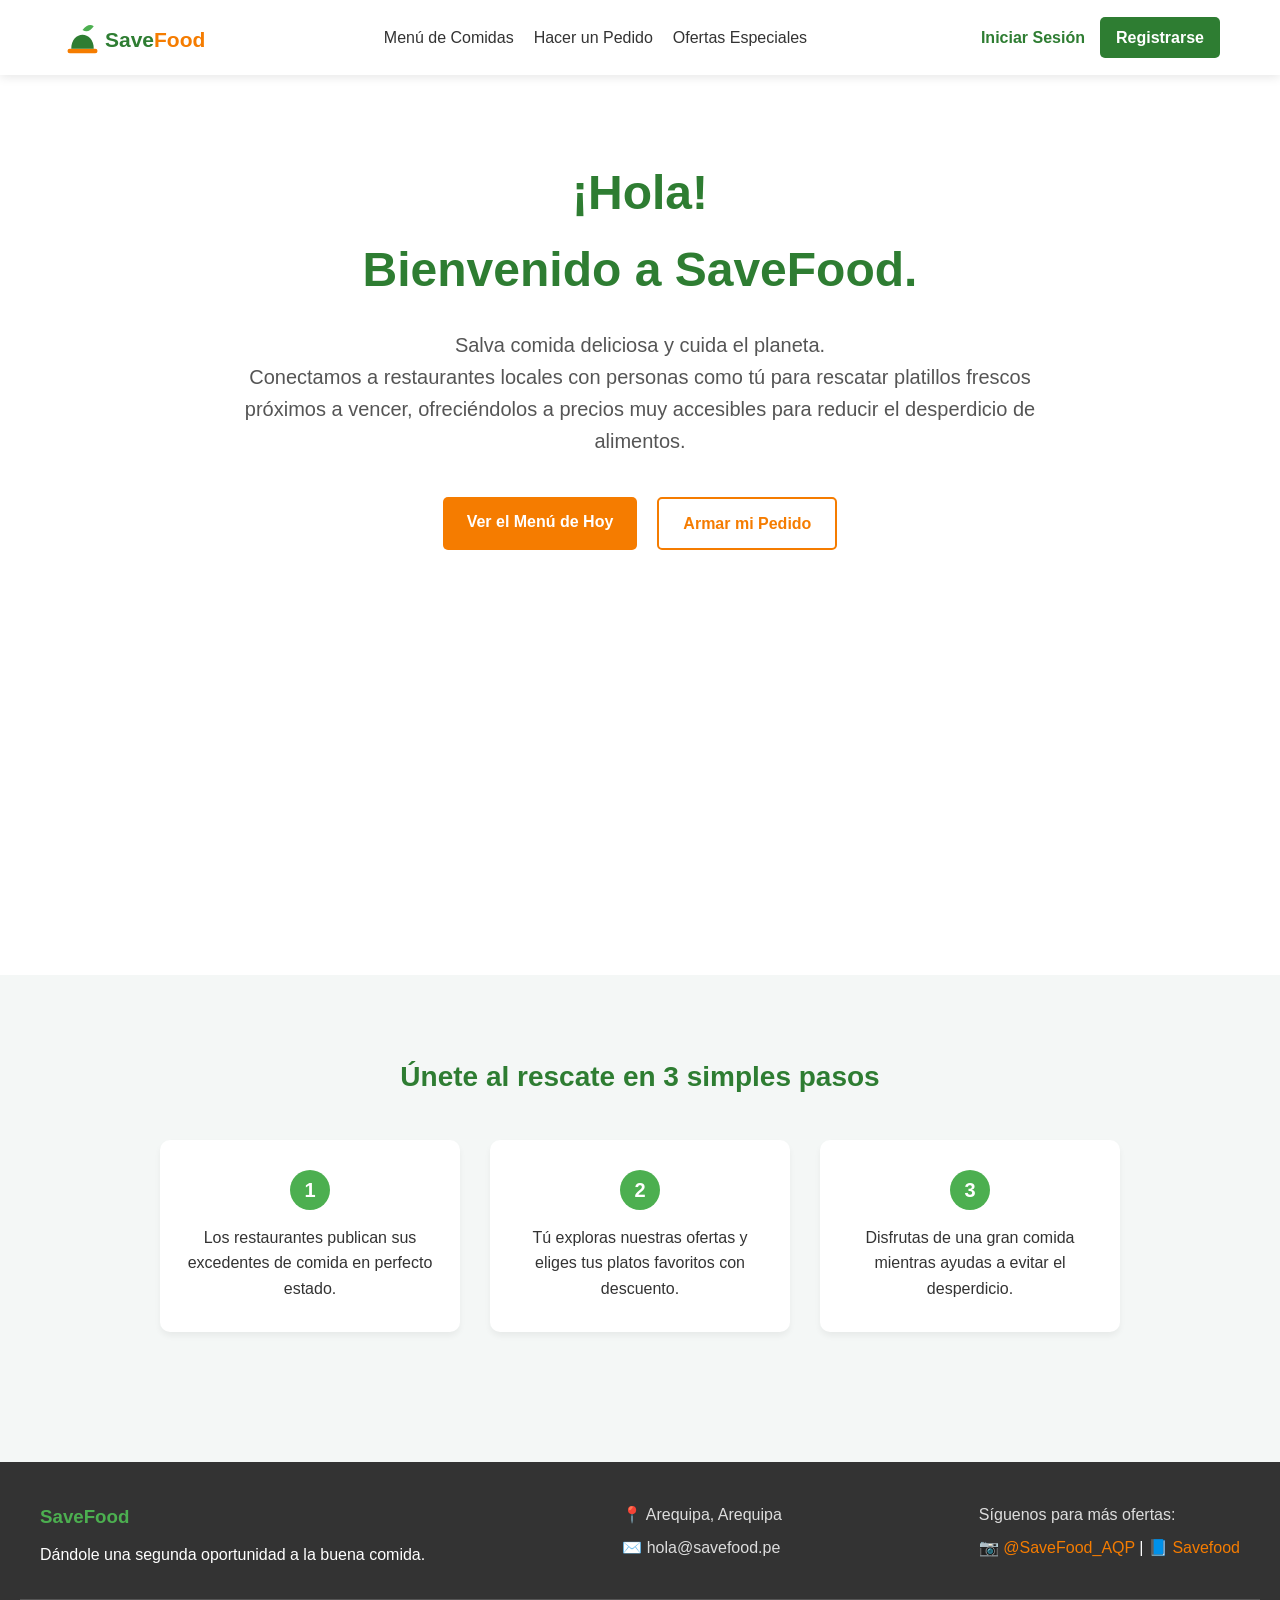
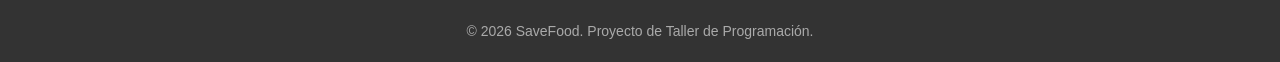
==== index.html @ 7de86f31 "Add files via upload" ====
<!DOCTYPE html>
<html>
    <head>
        <meta charset="UTF-8">
        <title>Inicio | SaveFood</title>
        <link rel="icon" type="image/svg+xml" href="resources/logo_mini.svg">
        <link rel="stylesheet" href="styles.css">
    </head>
    <body>
  <header class="header-principal">
    <nav class="navegacion">
      <div class="logo">
        <a href="index.html">
          <img src="resources/logo_full.svg" alt="Logo SaveFood" class="logo-img">
        </a>
      </div>
      
      <ul class="enlaces-menu">
        <li><a href="menu.html">Menú de Comidas</a></li>
        <li><a href="form_pedido.html">Hacer un Pedido</a></li>
        <li><a href="ofertas.html">Ofertas Especiales</a></li>
      </ul>

      <div class="accesos-usuario">
        <a href="login.html" class="btn-login">Iniciar Sesión</a>
        <a href="registrar.html" class="btn-registro">Registrarse</a>
      </div>
    </nav>
  </header>

  <main>
    
    <section class="hero-section">
      <div class="hero-contenido">
        <h1>¡Hola!<br>Bienvenido a SaveFood.</h1>
        <p>
          Salva comida deliciosa y cuida el planeta.<br>Conectamos a restaurantes locales 
          con personas como tú para rescatar platillos frescos próximos a vencer, 
          ofreciéndolos a precios muy accesibles para reducir el desperdicio de alimentos.
        </p>
        
        <div class="botones-accion">
          <a href="menu.html" class="btn-primario">Ver el Menú de Hoy</a>
          <a href="form_pedido.html" class="btn-secundario">Armar mi Pedido</a>
        </div>
      </div>
    </section>

    <section class="como-funciona-section">
      <h2>Únete al rescate en 3 simples pasos</h2>
      
      <div class="pasos-contenedor">
        <article class="paso-tarjeta">
          <span class="numero-paso">1</span>
          <p>Los restaurantes publican sus excedentes de comida en perfecto estado.</p>
        </article>
        
        <article class="paso-tarjeta">
          <span class="numero-paso">2</span>
          <p>Tú exploras nuestras ofertas y eliges tus platos favoritos con descuento.</p>
        </article>
        
        <article class="paso-tarjeta">
          <span class="numero-paso">3</span>
          <p>Disfrutas de una gran comida mientras ayudas a evitar el desperdicio.</p>
        </article>
      </div>
    </section>

  </main>

  <footer class="footer-principal">
    <div class="footer-contenedor">
      
      <div class="footer-info">
        <h3>SaveFood</h3>
        <p>Dándole una segunda oportunidad a la buena comida.</p>
      </div>
      
      <div class="footer-contacto">
        <p>📍 Arequipa, Arequipa</p>
        <p>✉️ hola@savefood.pe</p>
      </div>
      
      <div class="footer-redes">
        <p>Síguenos para más ofertas:</p>
        <a href="#">📷 @SaveFood_AQP</a> | <a href="#">📘 Savefood</a>
      </div>
      
    </div>
    
    <div class="footer-copyright">
      <p>&copy; 2026 SaveFood. Proyecto de Taller de Programación.</p>
    </div>
  </footer>

</body>
</html>
---- styles.css ----
/*
   RESETEO GENERAL
*/
* {
    margin: 0;
    padding: 0;
    box-sizing: border-box;
    font-family: 'Segoe UI', Tahoma, Geneva, Verdana, sans-serif;
}

body {
    background-color: #f4f7f6; /* Fondo gris muy claro */
    color: #333333;            /* Gris oscuro para el texto normal */
    line-height: 1.6;
}

a {
    text-decoration: none;
    color: inherit;
}

ul {
    list-style: none;
}

/*
   1. BARRA DE NAVEGACIÓN (HEADER)
*/
.header-principal {
    background-color: #ffffff;
    box-shadow: 0 2px 10px rgba(0, 0, 0, 0.1);
    position: sticky;
    top: 0;
    z-index: 100;
}

.navegacion {
    display: flex;
    justify-content: space-between;
    align-items: center;
    max-width: 1200px;
    margin: 0 auto;
    padding: 15px 20px;
}

.logo h2 {
    color: #2e7d32; /* Verde oscuro */
    font-size: 24px;
    font-weight: 800;
}

.logo-img {
    height: 45px; /* Tamaño del logo*/
    width: auto;  /* Mantiene las proporciones correctas de la imagen */
    display: block; /* Evita pequeños márgenes invisibles debajo de la imagen */
    transition: transform 0.3s ease; /* Efecto suave para cuando pases el mouse */
}

.logo-img:hover {
    transform: scale(1.05);
}

.enlaces-menu {
    display: flex;
    gap: 20px;
}

.enlaces-menu a {
    font-weight: 500;
    transition: color 0.3s ease;
}

.enlaces-menu a:hover {
    color: #f57c00; /* Naranja oferta */
}

.accesos-usuario {
    display: flex;
    gap: 15px;
    align-items: center;
}

.btn-login {
    font-weight: 600;
    color: #2e7d32; /* Verde oscuro */
}

.btn-login:hover {
    color: #f57c00; /* Naranja oferta */
}

.btn-registro {
    background-color: #2e7d32; /* Verde oscuro */
    color: #ffffff;
    padding: 8px 16px;
    border-radius: 5px;
    font-weight: 600;
    transition: background 0.3s;
}

.btn-registro:hover {
    background-color: #4caf50; /* Verde claro */
}

/*
   2. SECCIÓN PRINCIPAL (HERO SECTION)
*/
.hero-section {
    min-height: 100vh;
    text-align: center;
    padding: 80px 20px;
    background-color: #ffffff;
    margin-bottom: 40px;
}

.hero-contenido {
    max-width: 800px;
    margin: 0 auto;
}

.hero-contenido h1 {
    font-size: 48px; /* Aumentamos un poco el tamaño para el efecto full screen */
    color: #2e7d32;
    margin-bottom: 20px;
}

.hero-contenido p {
    font-size: 20px; /* Texto un poco más grande y legible */
    margin-bottom: 40px;
    color: #555;
}

.botones-accion {
    display: flex;
    justify-content: center;
    gap: 20px;
    flex-wrap: wrap;
}

/* Estilos compartidos para botones grandes */
.btn-primario, .btn-secundario {
    padding: 12px 24px;
    border-radius: 5px;
    font-weight: bold;
    font-size: 16px;
    transition: all 0.3s ease;
}

.btn-primario {
    background-color: #f57c00; /* Naranja oferta */
    color: #ffffff;
}

.btn-primario:hover {
    background-color: #e65100; /* Naranja hover */
    transform: translateY(-2px);
}

.btn-secundario {
    background-color: transparent;
    color: #f57c00; /* Naranja oferta */
    border: 2px solid #f57c00; /* Naranja oferta */
}

.btn-secundario:hover {
    background-color: #f57c00; /* Naranja oferta */
    color: #ffffff;
}

/*
   3. SECCIÓN: ¿CÓMO FUNCIONA?
*/
.como-funciona-section {
    max-width: 1200px;
    margin: 0 auto;
    text-align: center;
    padding: 40px 20px 80px;
}

.como-funciona-section h2 {
    color: #2e7d32; /* Verde oscuro */
    margin-bottom: 40px;
    font-size: 28px;
}

.pasos-contenedor {
    display: flex;
    justify-content: center;
    gap: 30px;
    flex-wrap: wrap;
}

.paso-tarjeta {
    background-color: #ffffff;
    padding: 30px 20px;
    border-radius: 10px;
    width: 300px;
    box-shadow: 0 4px 6px rgba(0, 0, 0, 0.05);
    transition: transform 0.3s;
}

.paso-tarjeta:hover {
    transform: translateY(-5px);
}

.numero-paso {
    display: inline-block;
    background-color: #4caf50; /* Verde claro */
    color: #ffffff;
    width: 40px;
    height: 40px;
    line-height: 40px;
    border-radius: 50%;
    font-size: 20px;
    font-weight: bold;
    margin-bottom: 15px;
}

/*
   4. PIE DE PÁGINA (FOOTER)
*/
.footer-principal {
    background-color: #333333; /* Gris oscuro */
    color: #ffffff;
    padding: 40px 20px 20px;
    margin-top: 50px;
}

.footer-contenedor {
    max-width: 1200px;
    margin: 0 auto;
    display: flex;
    justify-content: space-between;
    flex-wrap: wrap;
    gap: 20px;
    margin-bottom: 30px;
}

.footer-info h3 {
    color: #4caf50; /* Verde claro */
    margin-bottom: 10px;
}

.footer-contacto p, .footer-redes p {
    margin-bottom: 8px;
    color: #ddd;
}

.footer-redes a {
    color: #f57c00; /* Naranja oferta */
}

.footer-redes a:hover {
    text-decoration: underline;
}

.footer-copyright {
    text-align: center;
    border-top: 1px solid #555;
    padding-top: 20px;
    font-size: 14px;
    color: #aaa;
}
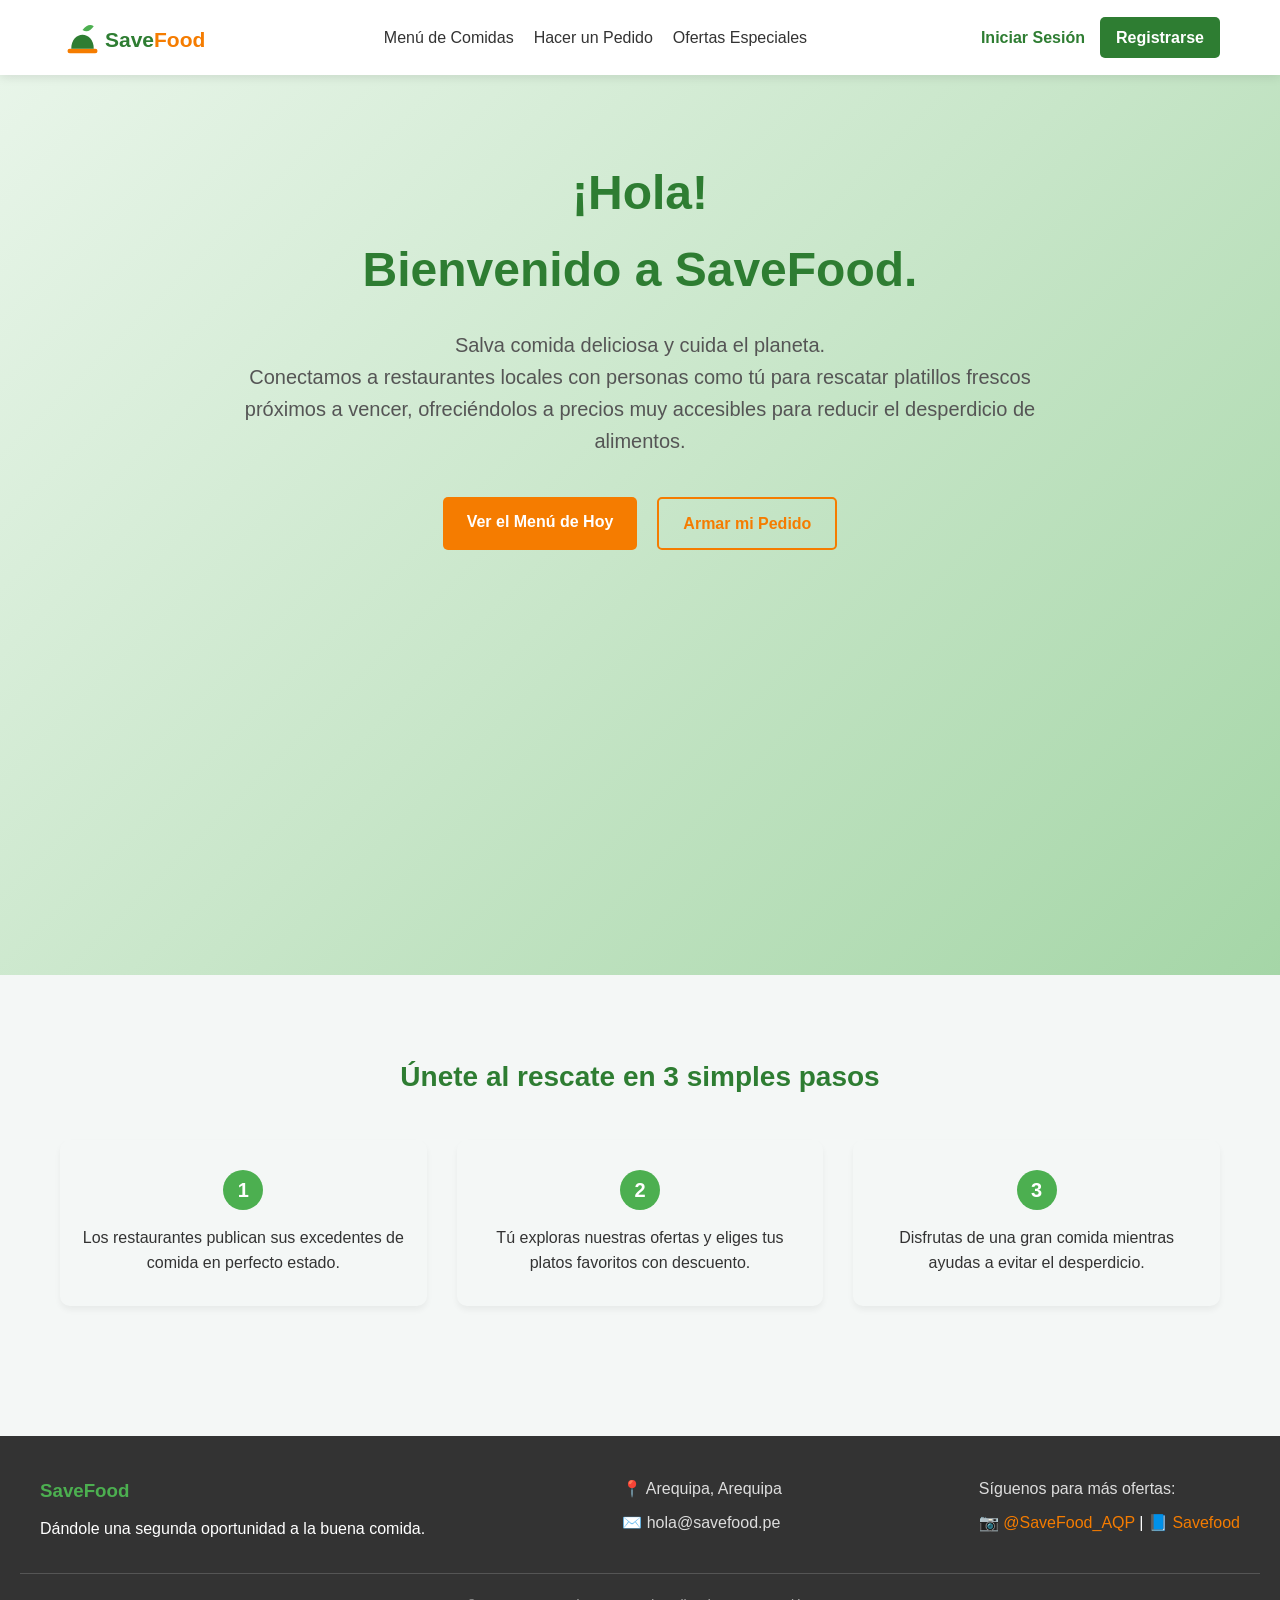
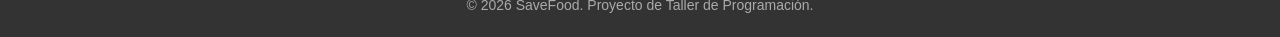
==== commit f2fd96bf: "Avance de las 4 primeras páginas del proyecto" ====
--- a/index.html
+++ b/index.html
@@ -1,98 +1,98 @@
-<!DOCTYPE html>
-<html>
-    <head>
-        <meta charset="UTF-8">
-        <title>Inicio | SaveFood</title>
-        <link rel="icon" type="image/svg+xml" href="resources/logo_mini.svg">
-        <link rel="stylesheet" href="styles.css">
-    </head>
-    <body>
-  <header class="header-principal">
-    <nav class="navegacion">
-      <div class="logo">
-        <a href="index.html">
-          <img src="resources/logo_full.svg" alt="Logo SaveFood" class="logo-img">
-        </a>
-      </div>
-      
-      <ul class="enlaces-menu">
-        <li><a href="menu.html">Menú de Comidas</a></li>
-        <li><a href="form_pedido.html">Hacer un Pedido</a></li>
-        <li><a href="ofertas.html">Ofertas Especiales</a></li>
-      </ul>
-
-      <div class="accesos-usuario">
-        <a href="login.html" class="btn-login">Iniciar Sesión</a>
-        <a href="registrar.html" class="btn-registro">Registrarse</a>
-      </div>
-    </nav>
-  </header>
-
-  <main>
-    
-    <section class="hero-section">
-      <div class="hero-contenido">
-        <h1>¡Hola!<br>Bienvenido a SaveFood.</h1>
-        <p>
-          Salva comida deliciosa y cuida el planeta.<br>Conectamos a restaurantes locales 
-          con personas como tú para rescatar platillos frescos próximos a vencer, 
-          ofreciéndolos a precios muy accesibles para reducir el desperdicio de alimentos.
-        </p>
-        
-        <div class="botones-accion">
-          <a href="menu.html" class="btn-primario">Ver el Menú de Hoy</a>
-          <a href="form_pedido.html" class="btn-secundario">Armar mi Pedido</a>
-        </div>
-      </div>
-    </section>
-
-    <section class="como-funciona-section">
-      <h2>Únete al rescate en 3 simples pasos</h2>
-      
-      <div class="pasos-contenedor">
-        <article class="paso-tarjeta">
-          <span class="numero-paso">1</span>
-          <p>Los restaurantes publican sus excedentes de comida en perfecto estado.</p>
-        </article>
-        
-        <article class="paso-tarjeta">
-          <span class="numero-paso">2</span>
-          <p>Tú exploras nuestras ofertas y eliges tus platos favoritos con descuento.</p>
-        </article>
-        
-        <article class="paso-tarjeta">
-          <span class="numero-paso">3</span>
-          <p>Disfrutas de una gran comida mientras ayudas a evitar el desperdicio.</p>
-        </article>
-      </div>
-    </section>
-
-  </main>
-
-  <footer class="footer-principal">
-    <div class="footer-contenedor">
-      
-      <div class="footer-info">
-        <h3>SaveFood</h3>
-        <p>Dándole una segunda oportunidad a la buena comida.</p>
-      </div>
-      
-      <div class="footer-contacto">
-        <p>📍 Arequipa, Arequipa</p>
-        <p>✉️ hola@savefood.pe</p>
-      </div>
-      
-      <div class="footer-redes">
-        <p>Síguenos para más ofertas:</p>
-        <a href="#">📷 @SaveFood_AQP</a> | <a href="#">📘 Savefood</a>
-      </div>
-      
-    </div>
-    
-    <div class="footer-copyright">
-      <p>&copy; 2026 SaveFood. Proyecto de Taller de Programación.</p>
-    </div>
-  </footer>
-
-</body>
+<!DOCTYPE html>
+<html>
+    <head>
+        <meta charset="UTF-8">
+        <title>Inicio | SaveFood</title>
+        <link rel="icon" type="image/svg+xml" href="resources/logo_mini.svg">
+        <link rel="stylesheet" href="styles.css">
+    </head>
+    <body>
+  <header class="header-principal">
+    <nav class="navegacion">
+      <div class="logo">
+        <a href="index.html">
+          <img src="resources/logo_full.svg" alt="Logo SaveFood" class="logo-img">
+        </a>
+      </div>
+      
+      <ul class="enlaces-menu">
+        <li><a href="menu.html">Menú de Comidas</a></li>
+        <li><a href="form_pedido.html">Hacer un Pedido</a></li>
+        <li><a href="ofertas.html">Ofertas Especiales</a></li>
+      </ul>
+
+      <div class="accesos-usuario">
+        <a href="login.html" class="btn-login">Iniciar Sesión</a>
+        <a href="registrar.html" class="btn-registro">Registrarse</a>
+      </div>
+    </nav>
+  </header>
+
+  <main>
+    
+    <section class="hero-section">
+      <div class="hero-contenido">
+        <h1>¡Hola!<br>Bienvenido a SaveFood.</h1>
+        <p>
+          Salva comida deliciosa y cuida el planeta.<br>Conectamos a restaurantes locales 
+          con personas como tú para rescatar platillos frescos próximos a vencer, 
+          ofreciéndolos a precios muy accesibles para reducir el desperdicio de alimentos.
+        </p>
+        
+        <div class="botones-accion">
+          <a href="menu.html" class="btn-primario">Ver el Menú de Hoy</a>
+          <a href="form_pedido.html" class="btn-secundario">Armar mi Pedido</a>
+        </div>
+      </div>
+    </section>
+
+    <section class="como-funciona-section">
+      <h2>Únete al rescate en 3 simples pasos</h2>
+      
+      <div class="pasos-contenedor">
+        <article class="paso-tarjeta">
+          <span class="numero-paso">1</span>
+          <p>Los restaurantes publican sus excedentes de comida en perfecto estado.</p>
+        </article>
+        
+        <article class="paso-tarjeta">
+          <span class="numero-paso">2</span>
+          <p>Tú exploras nuestras ofertas y eliges tus platos favoritos con descuento.</p>
+        </article>
+        
+        <article class="paso-tarjeta">
+          <span class="numero-paso">3</span>
+          <p>Disfrutas de una gran comida mientras ayudas a evitar el desperdicio.</p>
+        </article>
+      </div>
+    </section>
+
+  </main>
+
+  <footer class="footer-principal">
+    <div class="footer-contenedor">
+      
+      <div class="footer-info">
+        <h3>SaveFood</h3>
+        <p>Dándole una segunda oportunidad a la buena comida.</p>
+      </div>
+      
+      <div class="footer-contacto">
+        <p>📍 Arequipa, Arequipa</p>
+        <p>✉️ hola@savefood.pe</p>
+      </div>
+      
+      <div class="footer-redes">
+        <p>Síguenos para más ofertas:</p>
+        <a href="#">📷 @SaveFood_AQP</a> | <a href="#">📘 Savefood</a>
+      </div>
+      
+    </div>
+    
+    <div class="footer-copyright">
+      <p>&copy; 2026 SaveFood. Proyecto de Taller de Programación.</p>
+    </div>
+  </footer>
+
+</body>
 </html>
--- a/styles.css
+++ b/styles.css
@@ -1,263 +1,562 @@
-/*
-   RESETEO GENERAL
-*/
-* {
-    margin: 0;
-    padding: 0;
-    box-sizing: border-box;
-    font-family: 'Segoe UI', Tahoma, Geneva, Verdana, sans-serif;
-}
-
-body {
-    background-color: #f4f7f6; /* Fondo gris muy claro */
-    color: #333333;            /* Gris oscuro para el texto normal */
-    line-height: 1.6;
-}
-
-a {
-    text-decoration: none;
-    color: inherit;
-}
-
-ul {
-    list-style: none;
-}
-
-/*
-   1. BARRA DE NAVEGACIÓN (HEADER)
-*/
-.header-principal {
-    background-color: #ffffff;
-    box-shadow: 0 2px 10px rgba(0, 0, 0, 0.1);
-    position: sticky;
-    top: 0;
-    z-index: 100;
-}
-
-.navegacion {
-    display: flex;
-    justify-content: space-between;
-    align-items: center;
-    max-width: 1200px;
-    margin: 0 auto;
-    padding: 15px 20px;
-}
-
-.logo h2 {
-    color: #2e7d32; /* Verde oscuro */
-    font-size: 24px;
-    font-weight: 800;
-}
-
-.logo-img {
-    height: 45px; /* Tamaño del logo*/
-    width: auto;  /* Mantiene las proporciones correctas de la imagen */
-    display: block; /* Evita pequeños márgenes invisibles debajo de la imagen */
-    transition: transform 0.3s ease; /* Efecto suave para cuando pases el mouse */
-}
-
-.logo-img:hover {
-    transform: scale(1.05);
-}
-
-.enlaces-menu {
-    display: flex;
-    gap: 20px;
-}
-
-.enlaces-menu a {
-    font-weight: 500;
-    transition: color 0.3s ease;
-}
-
-.enlaces-menu a:hover {
-    color: #f57c00; /* Naranja oferta */
-}
-
-.accesos-usuario {
-    display: flex;
-    gap: 15px;
-    align-items: center;
-}
-
-.btn-login {
-    font-weight: 600;
-    color: #2e7d32; /* Verde oscuro */
-}
-
-.btn-login:hover {
-    color: #f57c00; /* Naranja oferta */
-}
-
-.btn-registro {
-    background-color: #2e7d32; /* Verde oscuro */
-    color: #ffffff;
-    padding: 8px 16px;
-    border-radius: 5px;
-    font-weight: 600;
-    transition: background 0.3s;
-}
-
-.btn-registro:hover {
-    background-color: #4caf50; /* Verde claro */
-}
-
-/*
-   2. SECCIÓN PRINCIPAL (HERO SECTION)
-*/
-.hero-section {
-    min-height: 100vh;
-    text-align: center;
-    padding: 80px 20px;
-    background-color: #ffffff;
-    margin-bottom: 40px;
-}
-
-.hero-contenido {
-    max-width: 800px;
-    margin: 0 auto;
-}
-
-.hero-contenido h1 {
-    font-size: 48px; /* Aumentamos un poco el tamaño para el efecto full screen */
-    color: #2e7d32;
-    margin-bottom: 20px;
-}
-
-.hero-contenido p {
-    font-size: 20px; /* Texto un poco más grande y legible */
-    margin-bottom: 40px;
-    color: #555;
-}
-
-.botones-accion {
-    display: flex;
-    justify-content: center;
-    gap: 20px;
-    flex-wrap: wrap;
-}
-
-/* Estilos compartidos para botones grandes */
-.btn-primario, .btn-secundario {
-    padding: 12px 24px;
-    border-radius: 5px;
-    font-weight: bold;
-    font-size: 16px;
-    transition: all 0.3s ease;
-}
-
-.btn-primario {
-    background-color: #f57c00; /* Naranja oferta */
-    color: #ffffff;
-}
-
-.btn-primario:hover {
-    background-color: #e65100; /* Naranja hover */
-    transform: translateY(-2px);
-}
-
-.btn-secundario {
-    background-color: transparent;
-    color: #f57c00; /* Naranja oferta */
-    border: 2px solid #f57c00; /* Naranja oferta */
-}
-
-.btn-secundario:hover {
-    background-color: #f57c00; /* Naranja oferta */
-    color: #ffffff;
-}
-
-/*
-   3. SECCIÓN: ¿CÓMO FUNCIONA?
-*/
-.como-funciona-section {
-    max-width: 1200px;
-    margin: 0 auto;
-    text-align: center;
-    padding: 40px 20px 80px;
-}
-
-.como-funciona-section h2 {
-    color: #2e7d32; /* Verde oscuro */
-    margin-bottom: 40px;
-    font-size: 28px;
-}
-
-.pasos-contenedor {
-    display: flex;
-    justify-content: center;
-    gap: 30px;
-    flex-wrap: wrap;
-}
-
-.paso-tarjeta {
-    background-color: #ffffff;
-    padding: 30px 20px;
-    border-radius: 10px;
-    width: 300px;
-    box-shadow: 0 4px 6px rgba(0, 0, 0, 0.05);
-    transition: transform 0.3s;
-}
-
-.paso-tarjeta:hover {
-    transform: translateY(-5px);
-}
-
-.numero-paso {
-    display: inline-block;
-    background-color: #4caf50; /* Verde claro */
-    color: #ffffff;
-    width: 40px;
-    height: 40px;
-    line-height: 40px;
-    border-radius: 50%;
-    font-size: 20px;
-    font-weight: bold;
-    margin-bottom: 15px;
-}
-
-/*
-   4. PIE DE PÁGINA (FOOTER)
-*/
-.footer-principal {
-    background-color: #333333; /* Gris oscuro */
-    color: #ffffff;
-    padding: 40px 20px 20px;
-    margin-top: 50px;
-}
-
-.footer-contenedor {
-    max-width: 1200px;
-    margin: 0 auto;
-    display: flex;
-    justify-content: space-between;
-    flex-wrap: wrap;
-    gap: 20px;
-    margin-bottom: 30px;
-}
-
-.footer-info h3 {
-    color: #4caf50; /* Verde claro */
-    margin-bottom: 10px;
-}
-
-.footer-contacto p, .footer-redes p {
-    margin-bottom: 8px;
-    color: #ddd;
-}
-
-.footer-redes a {
-    color: #f57c00; /* Naranja oferta */
-}
-
-.footer-redes a:hover {
-    text-decoration: underline;
-}
-
-.footer-copyright {
-    text-align: center;
-    border-top: 1px solid #555;
-    padding-top: 20px;
-    font-size: 14px;
-    color: #aaa;
+/*
+   RESETEO GENERAL
+*/
+* {
+    margin: 0;
+    padding: 0;
+    box-sizing: border-box;
+    font-family: 'Segoe UI', Tahoma, Geneva, Verdana, sans-serif;
+}
+
+body {
+    background-color: #f4f7f6; /* Fondo gris muy claro */
+    color: #333333;            /* Gris oscuro para el texto normal */
+    line-height: 1.6;
+}
+
+a {
+    text-decoration: none;
+    color: inherit;
+}
+
+ul {
+    list-style: none;
+}
+
+/*
+   1. BARRA DE NAVEGACIÓN (HEADER)
+*/
+.header-principal {
+    background-color: #ffffff;
+    box-shadow: 0 2px 10px rgba(0, 0, 0, 0.1);
+    position: sticky;
+    top: 0;
+    z-index: 100;
+}
+
+.navegacion {
+    display: flex;
+    justify-content: space-between;
+    align-items: center;
+    max-width: 1200px;
+    margin: 0 auto;
+    padding: 15px 20px;
+}
+
+.logo h2 {
+    color: #2e7d32; /* Verde oscuro */
+    font-size: 24px;
+    font-weight: 800;
+}
+
+.logo-img {
+    height: 45px; /* Tamaño del logo*/
+    width: auto;  /* Mantiene las proporciones correctas de la imagen */
+    display: block; /* Evita pequeños márgenes invisibles debajo de la imagen */
+    transition: transform 0.3s ease; /* Efecto suave para cuando pases el mouse */
+}
+
+.logo-img:hover {
+    transform: scale(1.05);
+}
+
+.enlaces-menu {
+    display: flex;
+    gap: 20px;
+}
+
+.enlaces-menu a {
+    font-weight: 500;
+    transition: color 0.3s ease;
+}
+
+.enlaces-menu a:hover {
+    color: #f57c00; /* Naranja oferta */
+}
+
+.accesos-usuario {
+    display: flex;
+    gap: 15px;
+    align-items: center;
+}
+
+.btn-login {
+    font-weight: 600;
+    color: #2e7d32; /* Verde oscuro */
+}
+
+.btn-login:hover {
+    color: #f57c00; /* Naranja oferta */
+}
+
+.btn-registro {
+    background-color: #2e7d32; /* Verde oscuro */
+    color: #ffffff;
+    padding: 8px 16px;
+    border-radius: 5px;
+    font-weight: 600;
+    transition: background 0.3s;
+}
+
+.btn-registro:hover {
+    background-color: #4caf50; /* Verde claro */
+}
+
+/* 
+   RESPONSIVIDAD DEL HEADER (Media Queries)
+*/
+
+@media (max-width: 768px) {
+    .navegacion {
+        flex-direction: column; 
+        gap: 15px;              
+        padding: 15px 10px;
+    }
+
+    .enlaces-menu {
+        flex-wrap: wrap;       
+        justify-content: center;
+        gap: 15px;
+    }
+
+    .accesos-usuario {
+        width: 100%;
+        justify-content: center; /* Centra los botones de inicio/registro en móviles */
+    }
+}
+
+@media (max-width: 480px) {
+    .enlaces-menu {
+        flex-direction: column; /* En pantallas muy pequeñas (celulares), los enlaces van uno abajo del otro */
+        align-items: center;
+        gap: 10px;
+    }
+}
+
+/*
+   2. SECCIÓN PRINCIPAL (HERO SECTION)
+*/
+.hero-section {
+    min-height: 100vh;
+    text-align: center;
+    padding: 80px 20px;
+    background: linear-gradient(135deg, #e8f5e9 0%, #c8e6c9 50%, #a5d6a7 100%);
+    background-color: #ffffff;
+    margin-bottom: 40px;
+}
+
+.hero-contenido {
+    max-width: 800px;
+    margin: 0 auto;
+}
+
+.hero-contenido h1 {
+    font-size: 48px; /* Aumentamos un poco el tamaño para el efecto full screen */
+    color: #2e7d32;
+    margin-bottom: 20px;
+}
+
+.hero-contenido p {
+    font-size: 20px; /* Texto un poco más grande y legible */
+    margin-bottom: 40px;
+    color: #555;
+}
+
+.botones-accion {
+    display: flex;
+    justify-content: center;
+    gap: 20px;
+    flex-wrap: wrap;
+}
+
+/* Estilos compartidos para botones grandes */
+.btn-primario, .btn-secundario {
+    padding: 12px 24px;
+    border-radius: 5px;
+    font-weight: bold;
+    font-size: 16px;
+    transition: all 0.3s ease;
+}
+
+.btn-primario {
+    background-color: #f57c00; /* Naranja oferta */
+    color: #ffffff;
+}
+
+.btn-primario:hover {
+    background-color: #e65100; /* Naranja hover */
+    transform: translateY(-2px);
+}
+
+.btn-secundario {
+    background-color: transparent;
+    color: #f57c00; /* Naranja oferta */
+    border: 2px solid #f57c00; /* Naranja oferta */
+}
+
+.btn-secundario:hover {
+    background-color: #f57c00; /* Naranja oferta */
+    color: #ffffff;
+}
+
+/*
+   3. SECCIÓN: ¿CÓMO FUNCIONA?
+*/
+.como-funciona-section {
+    max-width: 1200px;
+    margin: 0 auto;
+    text-align: center;
+    padding: 40px 20px 80px;
+}
+
+.como-funciona-section h2 {
+    color: #2e7d32; /* Verde oscuro */
+    margin-bottom: 40px;
+    font-size: 28px;
+}
+
+.pasos-contenedor {
+    display: grid;
+    grid-template-columns: repeat(auto-fit, minmax(300px, 1fr));
+    gap: 30px;
+    margin: 0 auto; 
+}
+
+.paso-tarjeta {
+    padding: 30px 20px;
+    border-radius: 10px;
+    box-shadow: 0 4px 6px rgba(0, 0, 0, 0.05);
+    transition: transform 0.3s;
+}
+
+.paso-tarjeta:hover {
+    transform: translateY(-5px);
+}
+
+.numero-paso {
+    display: inline-block;
+    background-color: #4caf50; /* Verde claro */
+    color: #ffffff;
+    width: 40px;
+    height: 40px;
+    line-height: 40px;
+    border-radius: 50%;
+    font-size: 20px;
+    font-weight: bold;
+    margin-bottom: 15px;
+}
+
+/*
+   4. PIE DE PÁGINA (FOOTER)
+*/
+.footer-principal {
+    background-color: #333333; /* Gris oscuro */
+    color: #ffffff;
+    padding: 40px 20px 20px;
+    margin-top: 50px;
+}
+
+.footer-contenedor {
+    max-width: 1200px;
+    margin: 0 auto;
+    display: flex;
+    justify-content: space-between;
+    flex-wrap: wrap;
+    gap: 20px;
+    margin-bottom: 30px;
+}
+
+.footer-info h3 {
+    color: #4caf50; /* Verde claro */
+    margin-bottom: 10px;
+}
+
+.footer-contacto p, .footer-redes p {
+    margin-bottom: 8px;
+    color: #ddd;
+}
+
+.footer-redes a {
+    color: #f57c00; /* Naranja oferta */
+}
+
+.footer-redes a:hover {
+    text-decoration: underline;
+}
+
+.footer-copyright {
+    text-align: center;
+    border-top: 1px solid #555;
+    padding-top: 20px;
+    font-size: 14px;
+    color: #aaa;
+}
+
+/* 
+   5. PÁGINA DE OFERTAS (ofertas.html)
+*/
+
+.ofertas-encabezado {
+    text-align: center;
+    margin-bottom: 50px;
+}
+
+.ofertas-encabezado h1 {
+    color: #2e7d32;
+    font-size: 36px;
+    margin-bottom: 15px;
+}
+
+.ofertas-encabezado p {
+    color: #555;
+    font-size: 18px;
+}
+
+/* Cuadrícula responsiva para las tarjetas */
+.grid-ofertas {
+    display: grid;
+    /* para que las tarjetas se adapten solas al tamaño de la pantalla */
+    grid-template-columns: repeat(auto-fit, minmax(300px, 1fr));
+    gap: 30px;
+}
+
+/* Diseño de cada tarjeta individual */
+.tarjeta-oferta {
+    background-color: #ffffff;
+    border-radius: 10px;
+    box-shadow: 0 4px 10px rgba(0, 0, 0, 0.08);
+    overflow: hidden; /* Mantiene el indicador de urgencia dentro de los bordes redondeados */
+    transition: transform 0.3s ease, box-shadow 0.3s ease;
+    display: flex;
+    flex-direction: column;
+}
+
+.tarjeta-oferta:hover {
+    transform: translateY(-5px);
+    box-shadow: 0 8px 20px rgba(0, 0, 0, 0.12);
+}
+
+/* Indicadores de urgencia */
+.indicador-urgencia {
+    background-color: #f57c00; /* Naranja base */
+    color: #ffffff;
+    text-align: center;
+    padding: 10px;
+    font-weight: bold;
+    font-size: 14px;
+    letter-spacing: 0.5px;
+}
+
+.urgencia-alta {
+    background-color: #d32f2f; /* Rojo alerta para mayor urgencia */
+}
+
+/* Contenido interno de la tarjeta */
+.oferta-contenido {
+    padding: 25px 20px;
+    display: flex;
+    flex-direction: column;
+    flex-grow: 1; /* Hace que el botón siempre quede al final si los textos varían */
+}
+
+.producto-nombre {
+    color: #333333;
+    font-size: 20px;
+    margin-bottom: 5px;
+}
+
+.producto-restaurante {
+    color: #777777;
+    font-size: 14px;
+    margin-bottom: 20px;
+}
+
+/* Sección de precios (Tachado y Descuento) */
+.producto-precios {
+    display: flex;
+    align-items: center;
+    justify-content: space-between;
+    margin-bottom: 25px;
+    padding-top: 15px;
+    border-top: 1px dashed #dddddd;
+}
+
+.precio-original {
+    color: #999999;
+    text-decoration: line-through; /* Crea el efecto de texto tachado */
+    font-size: 16px;
+}
+
+.precio-descuento {
+    color: #2e7d32;
+    font-size: 24px;
+    font-weight: 800;
+}
+
+/* Utilidad para hacer que el botón ocupe todo el ancho disponible */
+.btn-ancho-completo {
+    width: 100%;
+    display: block;
+    text-align: center;
+    margin-top: auto; /* Empuja el botón hacia abajo si sobra espacio */
+    background-color: #2e7d32;
+}
+
+.btn-ancho-completo:hover{
+    background: #4caf50;
+}
+
+/*
+    6. SECCIÓN MENÚ DE COMIDAS
+*/
+
+.container-menu {
+    max-width: 1200px;
+    margin: 40px auto;
+    padding: 0 20px;
+}
+
+.titulo-seccion {
+    text-align: center;
+    margin-bottom: 40px;
+}
+
+.page-title {
+    font-size: 36px;
+    color: #2e7d32;
+    margin-bottom: 10px;
+}
+
+.subhead {
+    color: #666;
+    font-size: 18px;
+}
+
+.contenedor-menu {
+    display: flex;
+    gap: 25px;
+    justify-content: center;
+    flex-wrap: wrap;
+}
+
+/* CARD */
+.card {
+    background: #fff;
+    width: 280px;
+    border-radius: 12px;
+    overflow: hidden;
+    box-shadow: 0 4px 12px rgba(0,0,0,0.1);
+    transition: transform 0.3s ease;
+}
+
+.card:hover {
+    transform: translateY(-5px);
+}
+
+.card img {
+    width: 100%;
+    height: 140px;
+    object-fit: cover;
+    display: block;
+}
+
+.contenido {
+    padding: 20px;
+}
+
+.contenido h2 {
+    font-size: 18px;
+    margin-bottom: 10px;
+    color: #333;
+}
+
+.descripcion {
+    font-size: 14px;
+    color: #666;
+    margin-bottom: 10px;
+    line-height: 1.4;
+}
+
+.precio-original {
+    text-decoration: line-through;
+    color: #999;
+    font-size: 13px;
+}
+
+.precio-descuento {
+    font-size: 18px;
+    font-weight: bold;
+    color: #f57c00;
+    margin: 8px 0;
+}
+
+/* BOTÓN */
+.btn-animado {
+    width: 100%;
+    padding: 10px;
+    border: none;
+    background: #2e7d32;
+    color: white;
+    border-radius: 6px;
+    cursor: pointer;
+    transition: 0.3s;
+    font-weight: 600;
+    font-size: 14px;
+}
+
+.btn-animado:hover {
+    background: #4caf50;
+}
+
+.btn-animado:active {
+    transform: scale(0.98);
+}
+
+/* DESTACADO */
+.destacado {
+    border: 2px solid #f57c00;
+    transform: scale(1.02);
+}
+
+.destacado:hover {
+    transform: translateY(-5px) scale(1.02);
+}
+
+/* RESPONSIVE */
+@media (max-width: 768px) {
+    .card {
+        width: 250px;
+    }
+    
+    .card img {
+        height: 130px;
+    }
+    
+    .page-title {
+        font-size: 28px;
+    }
+}
+
+@media (max-width: 480px) {
+    .contenedor-menu {
+        gap: 15px;
+        padding: 0 10px;
+    }
+    
+    .card {
+        width: 100%;
+        max-width: 280px;
+    }
+    
+    .card img {
+        height: 120px;
+    }
+    
+    .page-title {
+        font-size: 24px;
+    }
+    
+    .subhead {
+        font-size: 16px;
+    }
 }
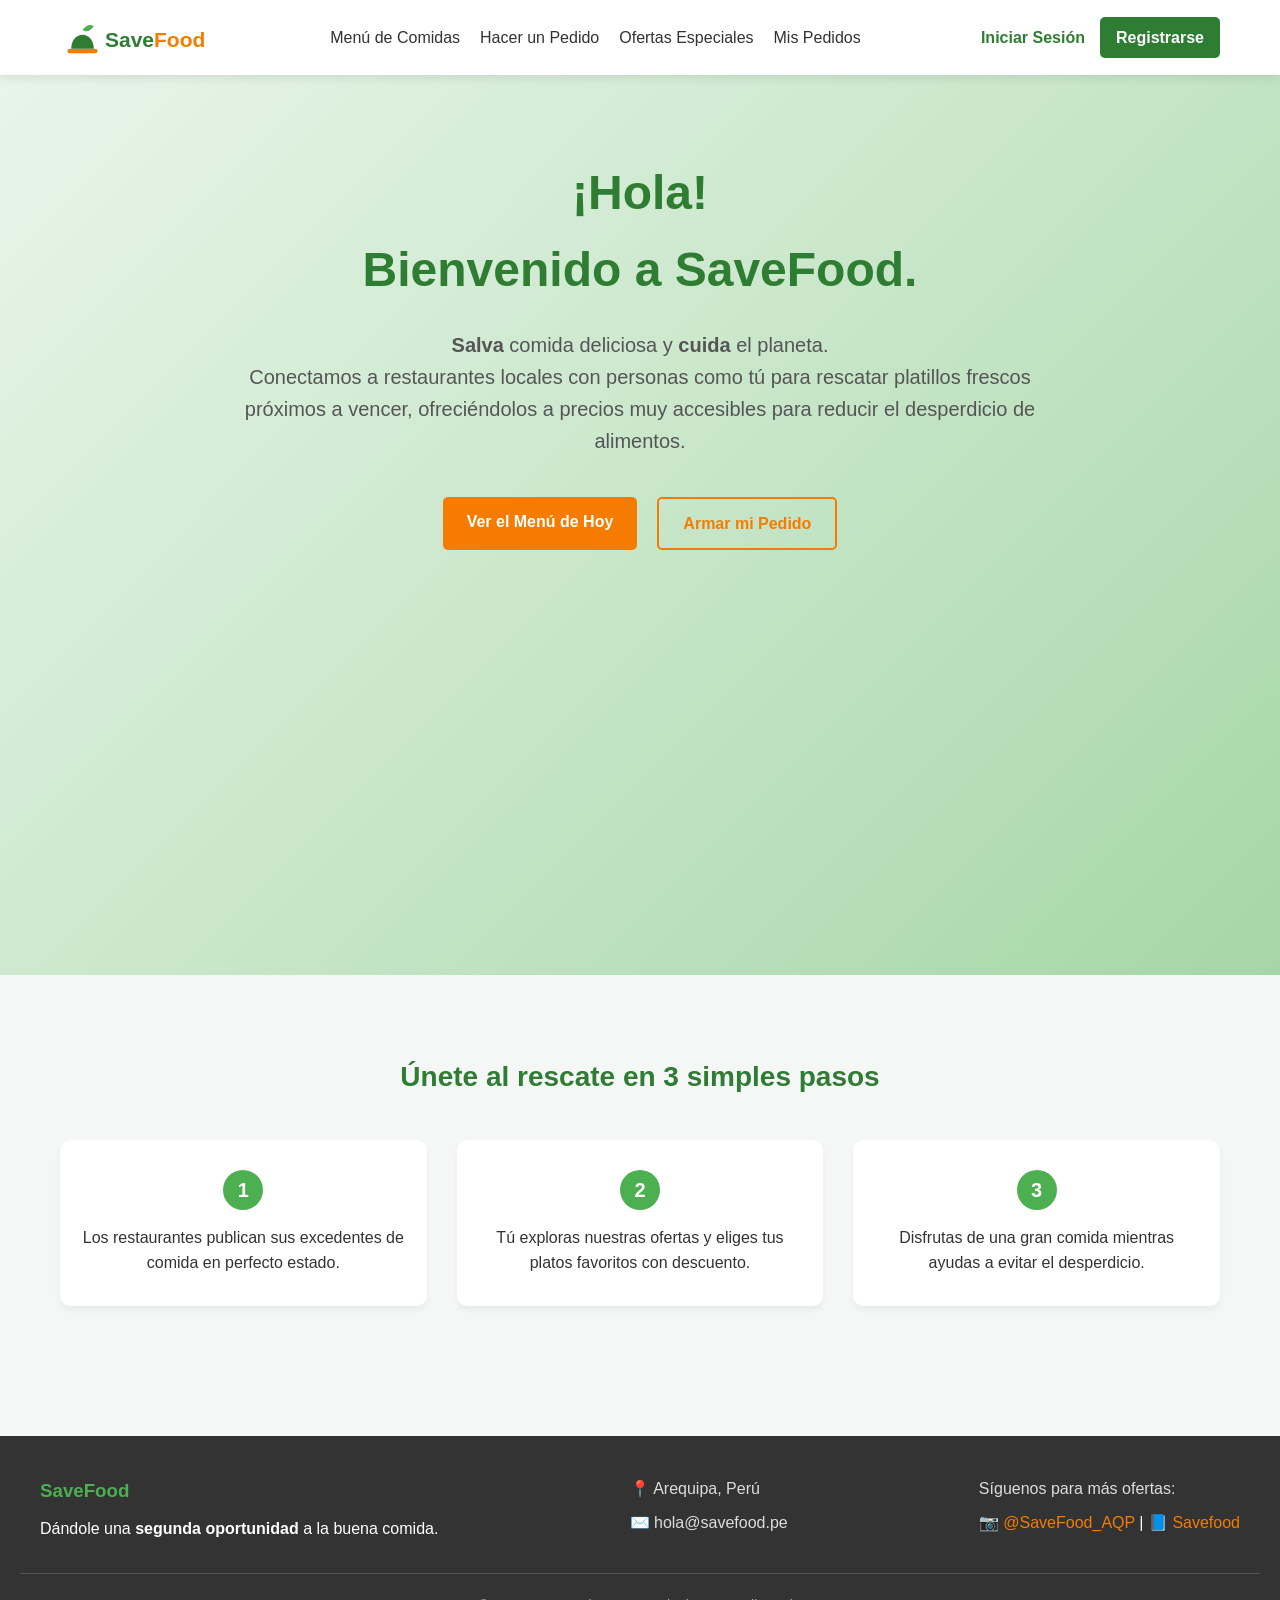
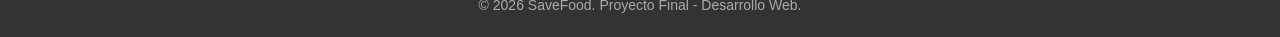
==== commit 4705810a: "Add files via upload" ====
--- a/index.html
+++ b/index.html
@@ -1,98 +1,125 @@
 <!DOCTYPE html>
-<html>
-    <head>
-        <meta charset="UTF-8">
-        <title>Inicio | SaveFood</title>
-        <link rel="icon" type="image/svg+xml" href="resources/logo_mini.svg">
-        <link rel="stylesheet" href="styles.css">
-    </head>
-    <body>
-  <header class="header-principal">
-    <nav class="navegacion">
-      <div class="logo">
-        <a href="index.html">
-          <img src="resources/logo_full.svg" alt="Logo SaveFood" class="logo-img">
-        </a>
-      </div>
-      
-      <ul class="enlaces-menu">
-        <li><a href="menu.html">Menú de Comidas</a></li>
-        <li><a href="form_pedido.html">Hacer un Pedido</a></li>
-        <li><a href="ofertas.html">Ofertas Especiales</a></li>
-      </ul>
+<html lang="es">
 
-      <div class="accesos-usuario">
-        <a href="login.html" class="btn-login">Iniciar Sesión</a>
-        <a href="registrar.html" class="btn-registro">Registrarse</a>
-      </div>
-    </nav>
-  </header>
+<head>
+    <meta charset="UTF-8">
+    <meta name="viewport" content="width=device-width, initial-scale=1.0">
+    <title>Inicio | SaveFood</title>
+    <link rel="icon" type="image/svg+xml" href="resources/logo_mini.svg">
+    <link rel="stylesheet" href="styles.css">
+</head>
 
-  <main>
-    
-    <section class="hero-section">
-      <div class="hero-contenido">
-        <h1>¡Hola!<br>Bienvenido a SaveFood.</h1>
-        <p>
-          Salva comida deliciosa y cuida el planeta.<br>Conectamos a restaurantes locales 
-          con personas como tú para rescatar platillos frescos próximos a vencer, 
-          ofreciéndolos a precios muy accesibles para reducir el desperdicio de alimentos.
-        </p>
-        
-        <div class="botones-accion">
-          <a href="menu.html" class="btn-primario">Ver el Menú de Hoy</a>
-          <a href="form_pedido.html" class="btn-secundario">Armar mi Pedido</a>
+<body>
+
+    <!-- =========================================
+    SESIÓN 02 - Estructura de página (Header)
+    ========================================= -->
+
+    <header class="header-principal">
+        <nav class="navegacion">
+            <div class="logo">
+                <a href="index.html">
+                    <img src="resources/logo_full.svg" alt="Logo SaveFood" class="logo-img">
+                </a>
+            </div>
+
+            <ul class="enlaces-menu">
+                <li><a href="menu.html">Menú de Comidas</a></li>
+                <li><a href="form_pedido.html">Hacer un Pedido</a></li>
+                <li><a href="ofertas.html">Ofertas Especiales</a></li>
+                <li><a href="pedidos.html">Mis Pedidos</a></li>
+            </ul>
+
+            <div class="accesos-usuario">
+                <a href="login.html" class="btn-login">Iniciar Sesión</a>
+                <a href="registrar.html" class="btn-registro">Registrarse</a>
+            </div>
+        </nav>
+    </header>
+
+    <!-- =========================================
+    SESIÓN 02 - Contenido principal (Main)
+    ========================================= -->
+
+    <main>
+
+        <!-- =========================================
+        SESIÓN 02 - Hero Section (con animación fadeIn)
+        ========================================= -->
+
+        <section class="hero-section">
+            <div class="hero-contenido">
+                <h1>¡Hola!<br>Bienvenido a <strong>SaveFood</strong>.</h1>
+                <p>
+                    <strong>Salva</strong> comida deliciosa y <strong>cuida</strong> el planeta.<br>
+                    Conectamos a restaurantes locales con personas como tú para rescatar
+                    platillos frescos próximos a vencer, ofreciéndolos a precios muy accesibles
+                    para reducir el desperdicio de alimentos.
+                </p>
+
+                <div class="botones-accion">
+                    <a href="menu.html" class="btn-primario">Ver el Menú de Hoy</a>
+                    <a href="form_pedido.html" class="btn-secundario">Armar mi Pedido</a>
+                </div>
+            </div>
+        </section>
+
+        <!-- =========================================
+        SESIÓN 08 - Grid Layout (Cómo funciona)
+        ========================================= -->
+
+        <section class="como-funciona-section">
+            <h2>Únete al rescate en 3 simples pasos</h2>
+
+            <div class="pasos-contenedor">
+                <article class="paso-tarjeta">
+                    <span class="numero-paso">1</span>
+                    <p>Los restaurantes publican sus excedentes de comida en perfecto estado.</p>
+                </article>
+
+                <article class="paso-tarjeta">
+                    <span class="numero-paso">2</span>
+                    <p>Tú exploras nuestras ofertas y eliges tus platos favoritos con descuento.</p>
+                </article>
+
+                <article class="paso-tarjeta">
+                    <span class="numero-paso">3</span>
+                    <p>Disfrutas de una gran comida mientras ayudas a evitar el desperdicio.</p>
+                </article>
+            </div>
+        </section>
+
+    </main>
+
+    <!-- =========================================
+    SESIÓN 02 - Pie de página (Footer)
+    ========================================= -->
+
+    <footer class="footer-principal">
+        <div class="footer-contenedor">
+
+            <div class="footer-info">
+                <h3>SaveFood</h3>
+                <p>Dándole una <strong>segunda oportunidad</strong> a la buena comida.</p>
+            </div>
+
+            <div class="footer-contacto">
+                <p>📍 Arequipa, Perú</p>
+                <p>✉️ hola@savefood.pe</p>
+            </div>
+
+            <div class="footer-redes">
+                <p>Síguenos para más ofertas:</p>
+                <a href="#">📷 @SaveFood_AQP</a> | <a href="#">📘 Savefood</a>
+            </div>
+
         </div>
-      </div>
-    </section>
 
-    <section class="como-funciona-section">
-      <h2>Únete al rescate en 3 simples pasos</h2>
-      
-      <div class="pasos-contenedor">
-        <article class="paso-tarjeta">
-          <span class="numero-paso">1</span>
-          <p>Los restaurantes publican sus excedentes de comida en perfecto estado.</p>
-        </article>
-        
-        <article class="paso-tarjeta">
-          <span class="numero-paso">2</span>
-          <p>Tú exploras nuestras ofertas y eliges tus platos favoritos con descuento.</p>
-        </article>
-        
-        <article class="paso-tarjeta">
-          <span class="numero-paso">3</span>
-          <p>Disfrutas de una gran comida mientras ayudas a evitar el desperdicio.</p>
-        </article>
-      </div>
-    </section>
-
-  </main>
-
-  <footer class="footer-principal">
-    <div class="footer-contenedor">
-      
-      <div class="footer-info">
-        <h3>SaveFood</h3>
-        <p>Dándole una segunda oportunidad a la buena comida.</p>
-      </div>
-      
-      <div class="footer-contacto">
-        <p>📍 Arequipa, Arequipa</p>
-        <p>✉️ hola@savefood.pe</p>
-      </div>
-      
-      <div class="footer-redes">
-        <p>Síguenos para más ofertas:</p>
-        <a href="#">📷 @SaveFood_AQP</a> | <a href="#">📘 Savefood</a>
-      </div>
-      
-    </div>
-    
-    <div class="footer-copyright">
-      <p>&copy; 2026 SaveFood. Proyecto de Taller de Programación.</p>
-    </div>
-  </footer>
+        <div class="footer-copyright">
+            <p>&copy; 2026 SaveFood. Proyecto Final - Desarrollo Web.</p>
+        </div>
+    </footer>
 
 </body>
+
 </html>
--- a/styles.css
+++ b/styles.css
@@ -1,6 +1,7 @@
-/*
-   RESETEO GENERAL
-*/
+/* =========================================
+   SESIÓN 01 - Reset y estilos base
+   ========================================= */
+
 * {
     margin: 0;
     padding: 0;
@@ -9,8 +10,8 @@
 }
 
 body {
-    background-color: #f4f7f6; /* Fondo gris muy claro */
-    color: #333333;            /* Gris oscuro para el texto normal */
+    background-color: #f4f7f6;
+    color: #333333;
     line-height: 1.6;
 }
 
@@ -23,9 +24,20 @@
     list-style: none;
 }
 
-/*
-   1. BARRA DE NAVEGACIÓN (HEADER)
-*/
+/* =========================================
+   SESIÓN 02 - Contenedor general
+   ========================================= */
+
+.contenedor {
+    max-width: 1200px;
+    margin: 0 auto;
+    padding: 0 20px;
+}
+
+/* =========================================
+   SESIÓN 02 - Header y Navegación
+   ========================================= */
+
 .header-principal {
     background-color: #ffffff;
     box-shadow: 0 2px 10px rgba(0, 0, 0, 0.1);
@@ -43,17 +55,11 @@
     padding: 15px 20px;
 }
 
-.logo h2 {
-    color: #2e7d32; /* Verde oscuro */
-    font-size: 24px;
-    font-weight: 800;
-}
-
 .logo-img {
-    height: 45px; /* Tamaño del logo*/
-    width: auto;  /* Mantiene las proporciones correctas de la imagen */
-    display: block; /* Evita pequeños márgenes invisibles debajo de la imagen */
-    transition: transform 0.3s ease; /* Efecto suave para cuando pases el mouse */
+    height: 45px;
+    width: auto;
+    display: block;
+    transition: transform 0.3s ease;
 }
 
 .logo-img:hover {
@@ -71,8 +77,48 @@
 }
 
 .enlaces-menu a:hover {
-    color: #f57c00; /* Naranja oferta */
-}
+    color: #f57c00;
+}
+
+/* =========================================
+   SESIÓN 02 - Página activa en el menú
+   ========================================= */
+
+.pagina-activa {
+    color: #f57c00 !important;
+    font-weight: 700 !important;
+    border-bottom: 3px solid #f57c00;
+    padding-bottom: 2px;
+}
+
+/* =========================================
+   SESIÓN 13 - Carrito de compras (icono y contador)
+   ========================================= */
+
+.carrito-icono {
+    display: flex;
+    align-items: center;
+    gap: 6px;
+    font-size: 18px;
+    font-weight: 600;
+    color: #2e7d32;
+    cursor: default;
+}
+
+.contador-carrito {
+    background-color: #f57c00;
+    color: #ffffff;
+    border-radius: 50%;
+    padding: 2px 8px;
+    font-size: 14px;
+    font-weight: bold;
+    min-width: 22px;
+    text-align: center;
+}
+
+/* =========================================
+   SESIÓN 02 - Accesos de usuario
+   ========================================= */
 
 .accesos-usuario {
     display: flex;
@@ -82,66 +128,36 @@
 
 .btn-login {
     font-weight: 600;
-    color: #2e7d32; /* Verde oscuro */
+    color: #2e7d32;
+    transition: color 0.3s ease;
 }
 
 .btn-login:hover {
-    color: #f57c00; /* Naranja oferta */
+    color: #f57c00;
 }
 
 .btn-registro {
-    background-color: #2e7d32; /* Verde oscuro */
+    background-color: #2e7d32;
     color: #ffffff;
     padding: 8px 16px;
     border-radius: 5px;
     font-weight: 600;
-    transition: background 0.3s;
+    transition: background 0.3s ease;
 }
 
 .btn-registro:hover {
-    background-color: #4caf50; /* Verde claro */
-}
-
-/* 
-   RESPONSIVIDAD DEL HEADER (Media Queries)
-*/
-
-@media (max-width: 768px) {
-    .navegacion {
-        flex-direction: column; 
-        gap: 15px;              
-        padding: 15px 10px;
-    }
-
-    .enlaces-menu {
-        flex-wrap: wrap;       
-        justify-content: center;
-        gap: 15px;
-    }
-
-    .accesos-usuario {
-        width: 100%;
-        justify-content: center; /* Centra los botones de inicio/registro en móviles */
-    }
-}
-
-@media (max-width: 480px) {
-    .enlaces-menu {
-        flex-direction: column; /* En pantallas muy pequeñas (celulares), los enlaces van uno abajo del otro */
-        align-items: center;
-        gap: 10px;
-    }
-}
-
-/*
-   2. SECCIÓN PRINCIPAL (HERO SECTION)
-*/
+    background-color: #4caf50;
+}
+
+/* =========================================
+   SESIÓN 02 / SESIÓN 09 - Hero Section
+   ========================================= */
+
 .hero-section {
     min-height: 100vh;
     text-align: center;
     padding: 80px 20px;
     background: linear-gradient(135deg, #e8f5e9 0%, #c8e6c9 50%, #a5d6a7 100%);
-    background-color: #ffffff;
     margin-bottom: 40px;
 }
 
@@ -151,13 +167,14 @@
 }
 
 .hero-contenido h1 {
-    font-size: 48px; /* Aumentamos un poco el tamaño para el efecto full screen */
+    font-size: 48px;
     color: #2e7d32;
     margin-bottom: 20px;
+    animation: fadeIn 1.2s ease-in-out;
 }
 
 .hero-contenido p {
-    font-size: 20px; /* Texto un poco más grande y legible */
+    font-size: 20px;
     margin-bottom: 40px;
     color: #555;
 }
@@ -169,328 +186,53 @@
     flex-wrap: wrap;
 }
 
-/* Estilos compartidos para botones grandes */
-.btn-primario, .btn-secundario {
+/* =========================================
+   SESIÓN 06 - Botones (unificados)
+   ========================================= */
+
+.btn-primario,
+.btn-secundario,
+.btn-login-form,
+.btn-enviar,
+.btn-ancho-completo {
     padding: 12px 24px;
     border-radius: 5px;
     font-weight: bold;
     font-size: 16px;
+    border: none;
+    cursor: pointer;
     transition: all 0.3s ease;
-}
-
-.btn-primario {
-    background-color: #f57c00; /* Naranja oferta */
+    display: inline-block;
+    text-align: center;
+}
+
+.btn-primario,
+.btn-login-form,
+.btn-enviar,
+.btn-ancho-completo {
+    background-color: #f57c00;
     color: #ffffff;
 }
 
-.btn-primario:hover {
-    background-color: #e65100; /* Naranja hover */
+.btn-primario:hover,
+.btn-login-form:hover,
+.btn-enviar:hover,
+.btn-ancho-completo:hover {
+    background-color: #e65100;
     transform: translateY(-2px);
 }
 
 .btn-secundario {
     background-color: transparent;
-    color: #f57c00; /* Naranja oferta */
-    border: 2px solid #f57c00; /* Naranja oferta */
+    color: #f57c00;
+    border: 2px solid #f57c00;
 }
 
 .btn-secundario:hover {
-    background-color: #f57c00; /* Naranja oferta */
+    background-color: #f57c00;
     color: #ffffff;
 }
 
-/*
-   3. SECCIÓN: ¿CÓMO FUNCIONA?
-*/
-.como-funciona-section {
-    max-width: 1200px;
-    margin: 0 auto;
-    text-align: center;
-    padding: 40px 20px 80px;
-}
-
-.como-funciona-section h2 {
-    color: #2e7d32; /* Verde oscuro */
-    margin-bottom: 40px;
-    font-size: 28px;
-}
-
-.pasos-contenedor {
-    display: grid;
-    grid-template-columns: repeat(auto-fit, minmax(300px, 1fr));
-    gap: 30px;
-    margin: 0 auto; 
-}
-
-.paso-tarjeta {
-    padding: 30px 20px;
-    border-radius: 10px;
-    box-shadow: 0 4px 6px rgba(0, 0, 0, 0.05);
-    transition: transform 0.3s;
-}
-
-.paso-tarjeta:hover {
-    transform: translateY(-5px);
-}
-
-.numero-paso {
-    display: inline-block;
-    background-color: #4caf50; /* Verde claro */
-    color: #ffffff;
-    width: 40px;
-    height: 40px;
-    line-height: 40px;
-    border-radius: 50%;
-    font-size: 20px;
-    font-weight: bold;
-    margin-bottom: 15px;
-}
-
-/*
-   4. PIE DE PÁGINA (FOOTER)
-*/
-.footer-principal {
-    background-color: #333333; /* Gris oscuro */
-    color: #ffffff;
-    padding: 40px 20px 20px;
-    margin-top: 50px;
-}
-
-.footer-contenedor {
-    max-width: 1200px;
-    margin: 0 auto;
-    display: flex;
-    justify-content: space-between;
-    flex-wrap: wrap;
-    gap: 20px;
-    margin-bottom: 30px;
-}
-
-.footer-info h3 {
-    color: #4caf50; /* Verde claro */
-    margin-bottom: 10px;
-}
-
-.footer-contacto p, .footer-redes p {
-    margin-bottom: 8px;
-    color: #ddd;
-}
-
-.footer-redes a {
-    color: #f57c00; /* Naranja oferta */
-}
-
-.footer-redes a:hover {
-    text-decoration: underline;
-}
-
-.footer-copyright {
-    text-align: center;
-    border-top: 1px solid #555;
-    padding-top: 20px;
-    font-size: 14px;
-    color: #aaa;
-}
-
-/* 
-   5. PÁGINA DE OFERTAS (ofertas.html)
-*/
-
-.ofertas-encabezado {
-    text-align: center;
-    margin-bottom: 50px;
-}
-
-.ofertas-encabezado h1 {
-    color: #2e7d32;
-    font-size: 36px;
-    margin-bottom: 15px;
-}
-
-.ofertas-encabezado p {
-    color: #555;
-    font-size: 18px;
-}
-
-/* Cuadrícula responsiva para las tarjetas */
-.grid-ofertas {
-    display: grid;
-    /* para que las tarjetas se adapten solas al tamaño de la pantalla */
-    grid-template-columns: repeat(auto-fit, minmax(300px, 1fr));
-    gap: 30px;
-}
-
-/* Diseño de cada tarjeta individual */
-.tarjeta-oferta {
-    background-color: #ffffff;
-    border-radius: 10px;
-    box-shadow: 0 4px 10px rgba(0, 0, 0, 0.08);
-    overflow: hidden; /* Mantiene el indicador de urgencia dentro de los bordes redondeados */
-    transition: transform 0.3s ease, box-shadow 0.3s ease;
-    display: flex;
-    flex-direction: column;
-}
-
-.tarjeta-oferta:hover {
-    transform: translateY(-5px);
-    box-shadow: 0 8px 20px rgba(0, 0, 0, 0.12);
-}
-
-/* Indicadores de urgencia */
-.indicador-urgencia {
-    background-color: #f57c00; /* Naranja base */
-    color: #ffffff;
-    text-align: center;
-    padding: 10px;
-    font-weight: bold;
-    font-size: 14px;
-    letter-spacing: 0.5px;
-}
-
-.urgencia-alta {
-    background-color: #d32f2f; /* Rojo alerta para mayor urgencia */
-}
-
-/* Contenido interno de la tarjeta */
-.oferta-contenido {
-    padding: 25px 20px;
-    display: flex;
-    flex-direction: column;
-    flex-grow: 1; /* Hace que el botón siempre quede al final si los textos varían */
-}
-
-.producto-nombre {
-    color: #333333;
-    font-size: 20px;
-    margin-bottom: 5px;
-}
-
-.producto-restaurante {
-    color: #777777;
-    font-size: 14px;
-    margin-bottom: 20px;
-}
-
-/* Sección de precios (Tachado y Descuento) */
-.producto-precios {
-    display: flex;
-    align-items: center;
-    justify-content: space-between;
-    margin-bottom: 25px;
-    padding-top: 15px;
-    border-top: 1px dashed #dddddd;
-}
-
-.precio-original {
-    color: #999999;
-    text-decoration: line-through; /* Crea el efecto de texto tachado */
-    font-size: 16px;
-}
-
-.precio-descuento {
-    color: #2e7d32;
-    font-size: 24px;
-    font-weight: 800;
-}
-
-/* Utilidad para hacer que el botón ocupe todo el ancho disponible */
-.btn-ancho-completo {
-    width: 100%;
-    display: block;
-    text-align: center;
-    margin-top: auto; /* Empuja el botón hacia abajo si sobra espacio */
-    background-color: #2e7d32;
-}
-
-.btn-ancho-completo:hover{
-    background: #4caf50;
-}
-
-/*
-    6. SECCIÓN MENÚ DE COMIDAS
-*/
-
-.container-menu {
-    max-width: 1200px;
-    margin: 40px auto;
-    padding: 0 20px;
-}
-
-.titulo-seccion {
-    text-align: center;
-    margin-bottom: 40px;
-}
-
-.page-title {
-    font-size: 36px;
-    color: #2e7d32;
-    margin-bottom: 10px;
-}
-
-.subhead {
-    color: #666;
-    font-size: 18px;
-}
-
-.contenedor-menu {
-    display: flex;
-    gap: 25px;
-    justify-content: center;
-    flex-wrap: wrap;
-}
-
-/* CARD */
-.card {
-    background: #fff;
-    width: 280px;
-    border-radius: 12px;
-    overflow: hidden;
-    box-shadow: 0 4px 12px rgba(0,0,0,0.1);
-    transition: transform 0.3s ease;
-}
-
-.card:hover {
-    transform: translateY(-5px);
-}
-
-.card img {
-    width: 100%;
-    height: 140px;
-    object-fit: cover;
-    display: block;
-}
-
-.contenido {
-    padding: 20px;
-}
-
-.contenido h2 {
-    font-size: 18px;
-    margin-bottom: 10px;
-    color: #333;
-}
-
-.descripcion {
-    font-size: 14px;
-    color: #666;
-    margin-bottom: 10px;
-    line-height: 1.4;
-}
-
-.precio-original {
-    text-decoration: line-through;
-    color: #999;
-    font-size: 13px;
-}
-
-.precio-descuento {
-    font-size: 18px;
-    font-weight: bold;
-    color: #f57c00;
-    margin: 8px 0;
-}
-
-/* BOTÓN */
 .btn-animado {
     width: 100%;
     padding: 10px;
@@ -512,7 +254,148 @@
     transform: scale(0.98);
 }
 
-/* DESTACADO */
+.btn-ancho-completo {
+    width: 100%;
+    display: block;
+}
+
+/* =========================================
+   SESIÓN 08 - Grid (Cómo funciona)
+   ========================================= */
+
+.como-funciona-section {
+    max-width: 1200px;
+    margin: 0 auto;
+    text-align: center;
+    padding: 40px 20px 80px;
+}
+
+.como-funciona-section h2 {
+    color: #2e7d32;
+    margin-bottom: 40px;
+    font-size: 28px;
+}
+
+.pasos-contenedor {
+    display: grid;
+    grid-template-columns: repeat(auto-fit, minmax(300px, 1fr));
+    gap: 30px;
+}
+
+.paso-tarjeta {
+    padding: 30px 20px;
+    border-radius: 10px;
+    box-shadow: 0 4px 6px rgba(0, 0, 0, 0.05);
+    transition: transform 0.3s;
+    background-color: #ffffff;
+}
+
+.paso-tarjeta:hover {
+    transform: translateY(-5px);
+}
+
+.numero-paso {
+    display: inline-block;
+    background-color: #4caf50;
+    color: #ffffff;
+    width: 40px;
+    height: 40px;
+    line-height: 40px;
+    border-radius: 50%;
+    font-size: 20px;
+    font-weight: bold;
+    margin-bottom: 15px;
+}
+
+/* =========================================
+   SESIÓN 06 / SESIÓN 08 - Menú (Cards con Flexbox)
+   ========================================= */
+
+.container-menu {
+    max-width: 1200px;
+    margin: 40px auto;
+    padding: 0 20px;
+}
+
+.titulo-seccion {
+    text-align: center;
+    margin-bottom: 40px;
+}
+
+.page-title {
+    font-size: 36px;
+    color: #2e7d32;
+    margin-bottom: 10px;
+}
+
+.subhead {
+    color: #666;
+    font-size: 18px;
+}
+
+.contenedor-menu {
+    display: flex;
+    gap: 25px;
+    justify-content: center;
+    flex-wrap: wrap;
+}
+
+.card {
+    background: #fff;
+    width: 280px;
+    border-radius: 12px;
+    overflow: hidden;
+    box-shadow: 0 4px 12px rgba(0, 0, 0, 0.1);
+    transition: transform 0.3s ease;
+    animation: slideUp 0.8s ease forwards;
+    opacity: 0;
+}
+
+.card:nth-child(1) { animation-delay: 0.1s; }
+.card:nth-child(2) { animation-delay: 0.3s; }
+.card:nth-child(3) { animation-delay: 0.5s; }
+
+.card:hover {
+    transform: translateY(-5px);
+}
+
+.card img {
+    width: 100%;
+    height: 140px;
+    object-fit: cover;
+    display: block;
+}
+
+.contenido {
+    padding: 20px;
+}
+
+.contenido h2 {
+    font-size: 18px;
+    margin-bottom: 10px;
+    color: #333;
+}
+
+.descripcion {
+    font-size: 14px;
+    color: #666;
+    margin-bottom: 10px;
+    line-height: 1.4;
+}
+
+.precio-original {
+    text-decoration: line-through;
+    color: #999;
+    font-size: 13px;
+}
+
+.precio-descuento {
+    font-size: 18px;
+    font-weight: bold;
+    color: #f57c00;
+    margin: 8px 0;
+}
+
 .destacado {
     border: 2px solid #f57c00;
     transform: scale(1.02);
@@ -522,41 +405,905 @@
     transform: translateY(-5px) scale(1.02);
 }
 
-/* RESPONSIVE */
+/* =========================================
+   SESIÓN 08 - Grid (Ofertas Especiales)
+   ========================================= */
+
+.ofertas-encabezado {
+    text-align: center;
+    margin-bottom: 50px;
+}
+
+.ofertas-encabezado h1 {
+    color: #2e7d32;
+    font-size: 36px;
+    margin-bottom: 15px;
+}
+
+.ofertas-encabezado p {
+    color: #555;
+    font-size: 18px;
+}
+
+.grid-ofertas {
+    display: grid;
+    grid-template-columns: repeat(auto-fit, minmax(300px, 1fr));
+    gap: 30px;
+}
+
+.tarjeta-oferta {
+    background-color: #ffffff;
+    border-radius: 10px;
+    box-shadow: 0 4px 10px rgba(0, 0, 0, 0.08);
+    overflow: hidden;
+    transition: transform 0.3s ease, box-shadow 0.3s ease;
+    display: flex;
+    flex-direction: column;
+}
+
+.tarjeta-oferta:hover {
+    transform: translateY(-5px);
+    box-shadow: 0 8px 20px rgba(0, 0, 0, 0.12);
+}
+
+.indicador-urgencia {
+    background-color: #f57c00;
+    color: #ffffff;
+    text-align: center;
+    padding: 10px;
+    font-weight: bold;
+    font-size: 14px;
+    letter-spacing: 0.5px;
+    animation: parpadeo 1.5s ease-in-out infinite;
+}
+
+.urgencia-alta {
+    background-color: #d32f2f;
+}
+
+.oferta-contenido {
+    padding: 25px 20px;
+    display: flex;
+    flex-direction: column;
+    flex-grow: 1;
+}
+
+.producto-nombre {
+    color: #333333;
+    font-size: 20px;
+    margin-bottom: 5px;
+}
+
+.producto-restaurante {
+    color: #777777;
+    font-size: 14px;
+    margin-bottom: 20px;
+}
+
+.producto-precios {
+    display: flex;
+    align-items: center;
+    justify-content: space-between;
+    margin-bottom: 25px;
+    padding-top: 15px;
+    border-top: 1px dashed #dddddd;
+}
+
+.precio-original {
+    color: #999999;
+    text-decoration: line-through;
+    font-size: 16px;
+}
+
+.precio-descuento {
+    color: #2e7d32;
+    font-size: 24px;
+    font-weight: 800;
+}
+
+/* =========================================
+   SESIÓN 03 / SESIÓN 10 - Formularios (Login, Registro, Pedido)
+   ========================================= */
+
+.contenedor-login {
+    min-height: calc(100vh - 90px);
+    display: flex;
+    justify-content: center;
+    align-items: center;
+    padding: 40px 20px;
+    background: linear-gradient(135deg, #f1f8e9, #ffffff, #e8f5e9);
+}
+
+.card-login {
+    width: 100%;
+    max-width: 470px;
+    background: #ffffff;
+    border-radius: 15px;
+    padding: 40px;
+    box-shadow: 0 10px 30px rgba(0, 0, 0, 0.12);
+    animation: aparecer 0.7s ease;
+}
+
+.card-login.registro {
+    max-width: 560px;
+}
+
+.card-login h1 {
+    text-align: center;
+    color: #2e7d32;
+    margin-bottom: 10px;
+    font-size: 34px;
+}
+
+.card-login p {
+    text-align: center;
+    color: #666;
+    margin-bottom: 30px;
+    font-size: 15px;
+}
+
+.card-login form {
+    display: flex;
+    flex-direction: column;
+}
+
+.card-login label {
+    margin-bottom: 8px;
+    margin-top: 15px;
+    font-weight: bold;
+    color: #333;
+}
+
+.card-login input {
+    padding: 14px;
+    border: 1px solid #cccccc;
+    border-radius: 8px;
+    font-size: 15px;
+    transition: 0.3s;
+    margin-bottom: 6px; /* separación entre inputs */
+}
+
+.card-login input:focus {
+    outline: none;
+    border-color: #2e7d32;
+    box-shadow: 0 0 8px rgba(46, 125, 50, 0.25);
+}
+
+.btn-login-form {
+    margin-top: 30px; /* más separación */
+    padding: 15px;
+    background: #2e7d32;
+    color: white;
+    border: none;
+    border-radius: 8px;
+    font-size: 17px;
+    font-weight: bold;
+    cursor: pointer;
+    transition: 0.3s;
+}
+
+.btn-login-form:hover {
+    background: #4caf50;
+}
+
+.texto-login {
+    margin-top: 25px;
+    text-align: center;
+}
+
+.texto-login a {
+    color: #f57c00;
+    font-weight: bold;
+}
+
+.texto-login a:hover {
+    text-decoration: underline;
+}
+
+/* =========================================
+   SESIÓN 03 / SESIÓN 10 - Formulario de Pedido
+   ========================================= */
+
+.form-container {
+    background-color: white;
+    max-width: 600px;
+    margin: 40px auto;
+    padding: 40px;
+    border-radius: 15px;
+    box-shadow: 0 10px 25px rgba(0, 0, 0, 0.1);
+}
+
+.form-header {
+    text-align: center;
+    margin-bottom: 30px;
+}
+
+.form-header h2 {
+    color: #2e7d32;
+    font-size: 28px;
+    margin-bottom: 10px;
+}
+
+.form-header p {
+    color: #666;
+}
+
+.form-group {
+    margin-bottom: 20px;
+}
+
+.form-group label {
+    display: block;
+    margin-bottom: 8px;
+    font-weight: 600;
+    color: #333;
+}
+
+.form-group input,
+.form-group select,
+.form-group textarea {
+    width: 100%;
+    padding: 12px;
+    border: 1px solid #ddd;
+    border-radius: 8px;
+    font-size: 16px;
+    font-family: inherit;
+    transition: border-color 0.3s;
+}
+
+.form-group input:focus,
+.form-group select:focus,
+.form-group textarea:focus {
+    outline: none;
+    border-color: #2e7d32;
+    box-shadow: 0 0 0 3px rgba(46, 125, 50, 0.1);
+}
+
+/* =========================================
+   SESIÓN 13 - Resumen del carrito en pedido
+   ========================================= */
+
+.resumen-carrito {
+    background-color: #f9fbe7;
+    border: 1px solid #c5e1a5;
+    border-radius: 10px;
+    padding: 20px;
+    margin-bottom: 30px;
+    display: none;
+}
+
+.resumen-carrito.visible {
+    display: block;
+    animation: fadeInUp 0.6s ease forwards;
+}
+
+.resumen-carrito h3 {
+    color: #2e7d32;
+    margin-bottom: 15px;
+    font-size: 20px;
+}
+
+.lista-carrito {
+    list-style: none;
+    padding: 0;
+    margin: 0;
+}
+
+.item-carrito {
+    display: flex;
+    justify-content: space-between;
+    padding: 10px 0;
+    border-bottom: 1px dashed #dcedc8;
+}
+
+.item-carrito:last-child {
+    border-bottom: none;
+}
+
+.item-nombre {
+    font-weight: 500;
+    color: #333;
+}
+
+.item-cantidad {
+    color: #777;
+}
+
+.item-precio {
+    font-weight: 600;
+    color: #2e7d32;
+}
+
+.total-carrito {
+    margin-top: 15px;
+    padding-top: 15px;
+    border-top: 2px solid #2e7d32;
+    text-align: right;
+    font-size: 18px;
+    color: #2e7d32;
+}
+
+.carrito-vacio {
+    text-align: center;
+    color: #777;
+    padding: 15px 0;
+}
+
+.carrito-vacio a {
+    color: #f57c00;
+    font-weight: bold;
+}
+
+.carrito-vacio a:hover {
+    text-decoration: underline;
+}
+
+.carrito-nota {
+    margin-top: 10px;
+    color: #888;
+    font-size: 14px;
+    text-align: center;
+}
+
+/* =========================================
+   SESIÓN 04 - Estilos para la tabla de pedidos
+   ========================================= */
+
+.pedidos-section {
+    padding: 40px 20px;
+    min-height: 80vh;
+}
+
+.pedidos-encabezado {
+    text-align: center;
+    margin-bottom: 40px;
+}
+
+.pedidos-encabezado h1 {
+    color: #2e7d32;
+    font-size: 36px;
+    margin-bottom: 10px;
+}
+
+.pedidos-encabezado p {
+    color: #666;
+    font-size: 18px;
+}
+
+.tabla-contenedor {
+    overflow-x: auto;
+    margin-bottom: 40px;
+    border-radius: 10px;
+    box-shadow: 0 4px 12px rgba(0, 0, 0, 0.08);
+    animation: slideIn 0.7s ease forwards;
+}
+
+.tabla-pedidos {
+    width: 100%;
+    border-collapse: collapse;
+    background-color: #ffffff;
+    font-size: 15px;
+}
+
+.tabla-pedidos thead {
+    background-color: #2e7d32;
+    color: #ffffff;
+}
+
+.tabla-pedidos th {
+    padding: 14px 20px;
+    text-align: left;
+    font-weight: 600;
+    letter-spacing: 0.5px;
+}
+
+.tabla-pedidos td {
+    padding: 14px 20px;
+    border-bottom: 1px solid #e8f5e9;
+    vertical-align: middle;
+}
+
+.tabla-pedidos tbody tr:hover {
+    background-color: #f1f8e9;
+    transition: background 0.2s ease;
+}
+
+.tabla-pedidos tbody tr:last-child td {
+    border-bottom: none;
+}
+
+/* =========================================
+   SESIÓN 06 - Estados de los pedidos (badges)
+   ========================================= */
+
+.estado {
+    display: inline-block;
+    padding: 5px 14px;
+    border-radius: 20px;
+    font-size: 13px;
+    font-weight: 600;
+    letter-spacing: 0.3px;
+}
+
+.estado-enviado {
+    background-color: #e8f5e9;
+    color: #2e7d32;
+}
+
+.estado-proceso {
+    background-color: #fff3e0;
+    color: #e65100;
+}
+
+.estado-preparando {
+    background-color: #e3f2fd;
+    color: #0d47a1;
+}
+
+/* =========================================
+   SESIÓN 02 / SESIÓN 09 - Acciones (botones)
+   ========================================= */
+
+.pedidos-acciones {
+    display: flex;
+    justify-content: center;
+    gap: 20px;
+    flex-wrap: wrap;
+    margin-top: 20px;
+}
+
+/* =========================================
+   SESIÓN 07 - Animaciones @keyframes
+   ========================================= */
+
+@keyframes aparecer {
+    from {
+        opacity: 0;
+        transform: translateY(30px);
+    }
+    to {
+        opacity: 1;
+        transform: translateY(0);
+    }
+}
+
+@keyframes fadeIn {
+    from {
+        opacity: 0;
+        transform: scale(0.95);
+    }
+    to {
+        opacity: 1;
+        transform: scale(1);
+    }
+}
+
+@keyframes slideUp {
+    from {
+        opacity: 0;
+        transform: translateY(40px);
+    }
+    to {
+        opacity: 1;
+        transform: translateY(0);
+    }
+}
+
+@keyframes parpadeo {
+    0% {
+        opacity: 1;
+    }
+    50% {
+        opacity: 0.3;
+    }
+    100% {
+        opacity: 1;
+    }
+}
+
+@keyframes slideIn {
+    from {
+        opacity: 0;
+        transform: translateX(-30px);
+    }
+    to {
+        opacity: 1;
+        transform: translateX(0);
+    }
+}
+
+@keyframes fadeInUp {
+    from {
+        opacity: 0;
+        transform: translateY(25px);
+    }
+    to {
+        opacity: 1;
+        transform: translateY(0);
+    }
+}
+
+/* =========================================
+   SESIÓN 02 - Footer
+   ========================================= */
+
+.footer-principal {
+    background-color: #333333;
+    color: #ffffff;
+    padding: 40px 20px 20px;
+    margin-top: 50px;
+}
+
+.footer-contenedor {
+    max-width: 1200px;
+    margin: 0 auto;
+    display: flex;
+    justify-content: space-between;
+    flex-wrap: wrap;
+    gap: 20px;
+    margin-bottom: 30px;
+}
+
+.footer-info h3 {
+    color: #4caf50;
+    margin-bottom: 10px;
+}
+
+.footer-contacto p,
+.footer-redes p {
+    margin-bottom: 8px;
+    color: #ddd;
+}
+
+.footer-redes a {
+    color: #f57c00;
+}
+
+.footer-redes a:hover {
+    text-decoration: underline;
+}
+
+.footer-copyright {
+    text-align: center;
+    border-top: 1px solid #555;
+    padding-top: 20px;
+    font-size: 14px;
+    color: #aaa;
+}
+
+/* =========================================
+   SESIÓN 09 - Responsive (Media Queries)
+   ========================================= */
+
+/* ===== Tablet ===== */
 @media (max-width: 768px) {
+
+    .navegacion {
+        flex-direction: column;
+        gap: 15px;
+        padding: 15px 10px;
+    }
+
+    .enlaces-menu {
+        flex-wrap: wrap;
+        justify-content: center;
+        gap: 15px;
+    }
+
+    .accesos-usuario {
+        width: 100%;
+        justify-content: center;
+    }
+
     .card {
         width: 250px;
     }
-    
+
     .card img {
         height: 130px;
     }
-    
+
     .page-title {
         font-size: 28px;
     }
-}
-
+
+    .card-login {
+        padding: 30px;
+    }
+
+    .card-login h1 {
+        font-size: 28px;
+    }
+
+    .form-container {
+        padding: 30px;
+    }
+
+    /* ===== Tabla de pedidos (responsive) ===== */
+    .tabla-pedidos thead {
+        display: none;
+    }
+
+    .tabla-pedidos,
+    .tabla-pedidos tbody,
+    .tabla-pedidos tr,
+    .tabla-pedidos td {
+        display: block;
+        width: 100%;
+    }
+
+    .tabla-pedidos tr {
+        margin-bottom: 20px;
+        border: 1px solid #e8f5e9;
+        border-radius: 10px;
+        padding: 10px;
+        background-color: #ffffff;
+        box-shadow: 0 2px 8px rgba(0, 0, 0, 0.05);
+    }
+
+    .tabla-pedidos td {
+        display: flex;
+        justify-content: space-between;
+        align-items: center;
+        padding: 10px 12px;
+        border-bottom: 1px solid #f1f8e9;
+        font-size: 14px;
+    }
+
+    .tabla-pedidos td:last-child {
+        border-bottom: none;
+    }
+
+    .tabla-pedidos td::before {
+        content: attr(data-label);
+        font-weight: 600;
+        color: #2e7d32;
+        margin-right: 15px;
+    }
+
+    .pedidos-encabezado h1 {
+        font-size: 28px;
+    }
+
+    .pedidos-encabezado p {
+        font-size: 16px;
+    }
+
+    .pedidos-acciones {
+        flex-direction: column;
+        align-items: center;
+        gap: 12px;
+    }
+
+    .pedidos-acciones .btn-primario,
+    .pedidos-acciones .btn-secundario {
+        width: 100%;
+        max-width: 300px;
+        text-align: center;
+    }
+}
+
+/* ===== Móvil ===== */
 @media (max-width: 480px) {
+
+    .enlaces-menu {
+        flex-direction: column;
+        align-items: center;
+        gap: 10px;
+    }
+
     .contenedor-menu {
         gap: 15px;
         padding: 0 10px;
     }
-    
+
     .card {
         width: 100%;
         max-width: 280px;
     }
-    
+
     .card img {
         height: 120px;
     }
-    
+
     .page-title {
         font-size: 24px;
     }
-    
+
     .subhead {
         font-size: 16px;
     }
+
+    .card-login {
+        padding: 25px;
+    }
+
+    .card-login h1 {
+        font-size: 24px;
+    }
+
+    .btn-login-form {
+        font-size: 15px;
+    }
+
+    .form-container {
+        padding: 25px;
+    }
+
+    .hero-contenido h1 {
+        font-size: 32px;
+    }
+
+    .hero-contenido p {
+        font-size: 16px;
+    }
+
+    /* ===== Tabla de pedidos (móvil) ===== */
+    .tabla-pedidos td {
+        font-size: 13px;
+        padding: 8px 10px;
+    }
+
+    .pedidos-encabezado h1 {
+        font-size: 24px;
+    }
+
+    .pedidos-encabezado p {
+        font-size: 15px;
+    }
+}
+
+/* =========================================
+   SESIÓN 04 - Estilos para la tabla del menú
+   ========================================= */
+
+.tabla-menu-contenedor {
+    margin-top: 60px;
+    padding-top: 30px;
+    border-top: 2px dashed #c8e6c9;
+}
+
+.tabla-menu-titulo {
+    text-align: center;
+    color: #2e7d32;
+    font-size: 28px;
+    margin-bottom: 25px;
+}
+
+.tabla-menu {
+    width: 100%;
+    border-collapse: collapse;
+    background-color: #ffffff;
+    border-radius: 10px;
+    overflow: hidden;
+    box-shadow: 0 4px 12px rgba(0, 0, 0, 0.08);
+    font-size: 14px;
+}
+
+.tabla-menu thead {
+    background-color: #2e7d32;
+    color: #ffffff;
+}
+
+.tabla-menu th {
+    padding: 12px 15px;
+    text-align: left;
+    font-weight: 600;
+    letter-spacing: 0.5px;
+}
+
+.tabla-menu td {
+    padding: 12px 15px;
+    border-bottom: 1px solid #e8f5e9;
+    vertical-align: middle;
+}
+
+.tabla-menu tbody tr:hover {
+    background-color: #f1f8e9;
+    transition: background 0.2s ease;
+}
+
+.tabla-menu tbody tr:last-child td {
+    border-bottom: none;
+}
+
+.btn-tabla {
+    width: auto;
+    padding: 6px 16px;
+    font-size: 13px;
+}
+
+/* =========================================
+   SESIÓN 04 - Responsive para tabla del menú
+   ========================================= */
+
+@media (max-width: 768px) {
+    .tabla-menu thead {
+        display: none;
+    }
+
+    .tabla-menu,
+    .tabla-menu tbody,
+    .tabla-menu tr,
+    .tabla-menu td {
+        display: block;
+        width: 100%;
+    }
+
+    .tabla-menu tr {
+        margin-bottom: 15px;
+        border: 1px solid #e8f5e9;
+        border-radius: 10px;
+        padding: 10px;
+        background-color: #ffffff;
+        box-shadow: 0 2px 8px rgba(0, 0, 0, 0.05);
+    }
+
+    .tabla-menu td {
+        display: flex;
+        justify-content: space-between;
+        align-items: center;
+        padding: 10px 12px;
+        border-bottom: 1px solid #f1f8e9;
+        font-size: 14px;
+    }
+
+    .tabla-menu td:last-child {
+        border-bottom: none;
+    }
+
+    .tabla-menu td::before {
+        content: attr(data-label);
+        font-weight: 600;
+        color: #2e7d32;
+        margin-right: 15px;
+    }
+
+    .btn-tabla {
+        width: 100%;
+    }
+
+    .tabla-menu-titulo {
+        font-size: 22px;
+    }
+}
+
+@media (max-width: 480px) {
+    .tabla-menu td {
+        font-size: 13px;
+        padding: 8px 10px;
+        flex-wrap: wrap;
+    }
+
+    .tabla-menu td::before {
+        font-size: 13px;
+    }
+
+    .tabla-menu-titulo {
+        font-size: 20px;
+    }
+}
+
+/* =========================================
+   SESIÓN 08 - Grid Layout para todas las páginas
+   ========================================= */
+
+.grid-layout {
+    display: grid;
+    grid-template-columns: 1fr;
+    gap: 20px;
+}
+
+/* =========================================
+   SESIÓN 02 - Enlaces "Volver" en formulario (mejorado)
+   ========================================= */
+
+.form-acciones {
+    display: flex;
+    justify-content: center;
+    gap: 20px;
+    margin-top: 35px;
+    padding-top: 25px;
+    border-top: 2px solid #e8f5e9;
+    flex-wrap: wrap;
 }
